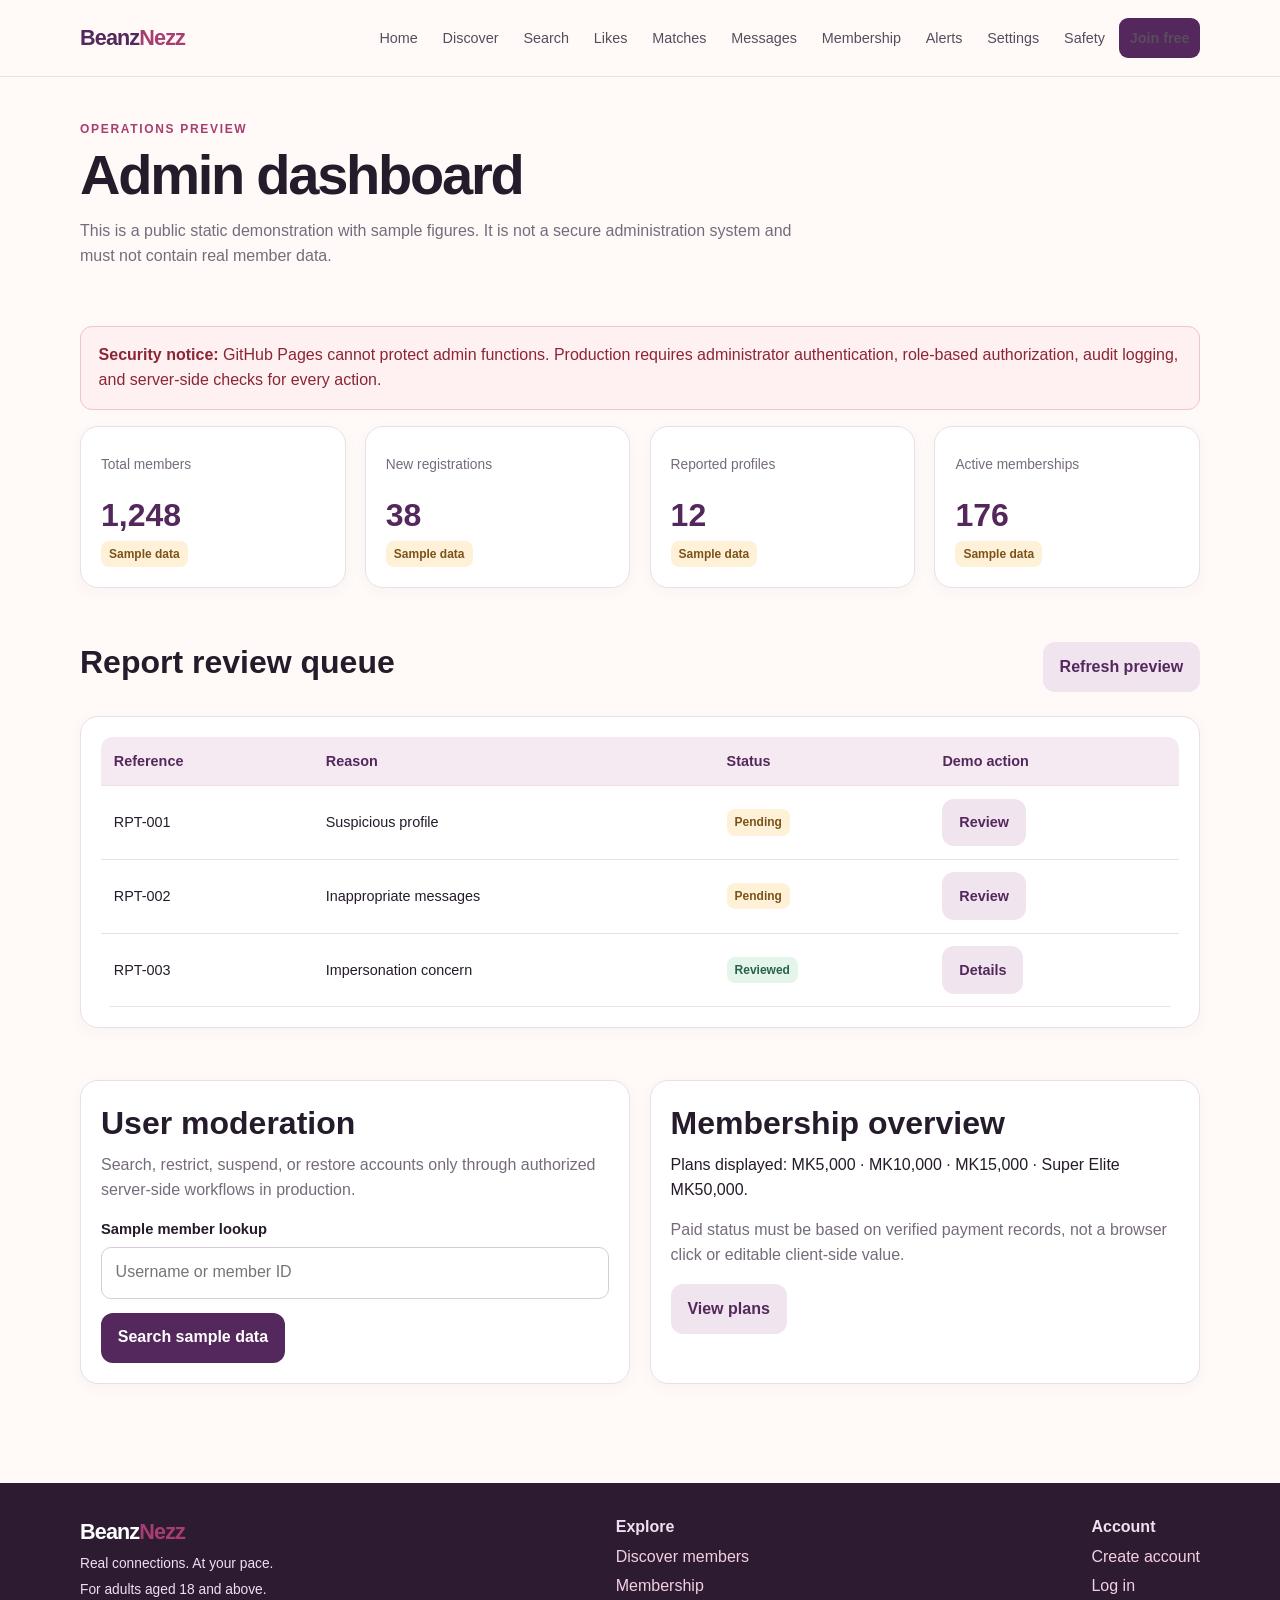
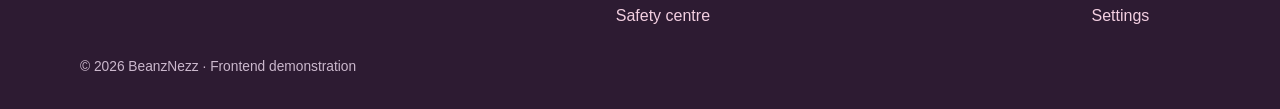
==== admin.html @ 430eb161 "Add files via upload" ====
<!doctype html>
<html lang="en"><head><meta charset="utf-8"><meta name="viewport" content="width=device-width,initial-scale=1"><meta name="description" content="BeanzNezz adult dating and lifestyle platform frontend demonstration."><meta name="theme-color" content="#54285d"><title>Admin dashboard demo | BeanzNezz</title><link rel="stylesheet" href="style.css"><script src="script.js" defer></script></head><body><header class="site-header"><div class="container nav-wrap"><a class="brand" href="index.html" aria-label="BeanzNezz home">Beanz<span>Nezz</span></a><button class="menu-toggle" aria-expanded="false" aria-label="Open navigation menu">☰ Menu</button><nav class="nav-links" aria-label="Main navigation"><a href="index.html">Home</a><a href="browse.html">Discover</a><a href="search.html">Search</a><a href="likes.html">Likes</a><a href="matches.html">Matches</a><a href="messages.html">Messages</a><a href="membership.html">Membership</a><a href="notifications.html">Alerts</a><a href="settings.html">Settings</a><a href="safety.html">Safety</a><a class="btn" href="signup.html">Join free</a></nav></div></header><main>
<section class="page-intro container"><div class="eyebrow">Operations preview</div><h1>Admin dashboard</h1><p>This is a public static demonstration with sample figures. It is not a secure administration system and must not contain real member data.</p></section><section class="container"><div class="notice error"><strong>Security notice:</strong> GitHub Pages cannot protect admin functions. Production requires administrator authentication, role-based authorization, audit logging, and server-side checks for every action.</div><div class="grid four"><div class="card"><p class="muted small">Total members</p><div class="stat">1,248</div><span class="badge">Sample data</span></div><div class="card"><p class="muted small">New registrations</p><div class="stat">38</div><span class="badge">Sample data</span></div><div class="card"><p class="muted small">Reported profiles</p><div class="stat">12</div><span class="badge">Sample data</span></div><div class="card"><p class="muted small">Active memberships</p><div class="stat">176</div><span class="badge">Sample data</span></div></div><section class="section" style="padding-bottom:0"><div class="section-head"><h2>Report review queue</h2><button class="secondary" data-demo-action="The report queue is sample data and has not been connected to a moderation system.">Refresh preview</button></div><div class="card table-wrap"><table><thead><tr><th>Reference</th><th>Reason</th><th>Status</th><th>Demo action</th></tr></thead><tbody><tr><td>RPT-001</td><td>Suspicious profile</td><td><span class="badge">Pending</span></td><td><button class="secondary" data-demo-action="Sample report opened. No real case was changed.">Review</button></td></tr><tr><td>RPT-002</td><td>Inappropriate messages</td><td><span class="badge">Pending</span></td><td><button class="secondary" data-demo-action="Sample report opened. No real case was changed.">Review</button></td></tr><tr><td>RPT-003</td><td>Impersonation concern</td><td><span class="badge green">Reviewed</span></td><td><button class="secondary" data-demo-action="This is a static sample row; no moderation action occurred.">Details</button></td></tr></tbody></table></div></section><section class="section"><div class="grid two"><div class="card"><h2>User moderation</h2><p class="muted">Search, restrict, suspend, or restore accounts only through authorized server-side workflows in production.</p><div class="field"><label for="admin-search">Sample member lookup</label><input id="admin-search" placeholder="Username or member ID"></div><button data-demo-action="No real members are searchable from this static dashboard.">Search sample data</button></div><div class="card"><h2>Membership overview</h2><p>Plans displayed: MK5,000 · MK10,000 · MK15,000 · Super Elite MK50,000.</p><p class="muted">Paid status must be based on verified payment records, not a browser click or editable client-side value.</p><a class="btn secondary" href="membership.html">View plans</a></div></div></section></section>
</main><footer class="footer"><div class="container footer-grid"><div><a class="brand" style="color:white" href="index.html">Beanz<span>Nezz</span></a><p class="small">Real connections. At your pace.</p><p class="small">For adults aged 18 and above.</p></div><div><strong>Explore</strong><p><a href="browse.html">Discover members</a></p><p><a href="membership.html">Membership</a></p><p><a href="safety.html">Safety centre</a></p></div><div><strong>Account</strong><p><a href="signup.html">Create account</a></p><p><a href="login.html">Log in</a></p><p><a href="settings.html">Settings</a></p></div></div><div class="container small" style="margin-top:1.4rem;color:#cbb8cd">© <span data-year></span> BeanzNezz · Frontend demonstration</div></footer><div class="toast hidden" role="status"></div></body></html>
---- style.css ----
:root{--ink:#251b2b;--muted:#766b7b;--plum:#54285d;--berry:#a83d72;--rose:#f5e8ef;--cream:#fffaf7;--gold:#e9b86b;--line:#eadfe8;--green:#28634c;--danger:#a83242;--shadow:0 12px 32px rgba(48,25,51,.09)}
*{box-sizing:border-box}html{scroll-behavior:smooth}body{margin:0;background:var(--cream);color:var(--ink);font-family:Arial,Helvetica,sans-serif;line-height:1.55}a{color:var(--plum);text-decoration:none}a:hover{text-decoration:underline}button,input,select,textarea{font:inherit}button,.btn{border:0;border-radius:12px;padding:.78rem 1.05rem;background:var(--plum);color:#fff;font-weight:700;cursor:pointer;display:inline-flex;align-items:center;justify-content:center;gap:.45rem;text-decoration:none}button:hover,.btn:hover{background:#3d1c45;text-decoration:none}button:focus-visible,a:focus-visible,input:focus-visible,select:focus-visible,textarea:focus-visible{outline:3px solid var(--gold);outline-offset:2px}.btn.secondary,button.secondary{background:#f0e4ef;color:var(--plum)}.btn.outline,button.outline{background:transparent;border:1px solid var(--plum);color:var(--plum)}.btn.danger,button.danger{background:#fff0f1;color:var(--danger);border:1px solid #f0c7cc}.small{font-size:.86rem}.muted{color:var(--muted)}.eyebrow{text-transform:uppercase;letter-spacing:.14em;font-size:.75rem;font-weight:800;color:var(--berry)}h1,h2,h3{line-height:1.16;margin:.25rem 0 .7rem}h1{font-size:clamp(2rem,5vw,3.5rem);letter-spacing:-.04em}h2{font-size:clamp(1.45rem,3vw,2rem)}h3{font-size:1.12rem}p{margin:.45rem 0 1rem}.container{width:min(1120px,92%);margin:auto}.site-header{position:sticky;top:0;z-index:20;background:rgba(255,250,247,.96);backdrop-filter:blur(12px);border-bottom:1px solid var(--line)}.nav-wrap{display:flex;align-items:center;justify-content:space-between;gap:1rem;min-height:76px}.brand{font-size:1.35rem;font-weight:900;letter-spacing:-.04em;color:var(--plum)}.brand span{color:var(--berry)}.nav-links{display:flex;align-items:center;gap:.25rem;flex-wrap:wrap}.nav-links a{padding:.55rem .65rem;border-radius:9px;font-size:.9rem;color:#594c5c}.nav-links a.active,.nav-links a:hover{background:var(--rose);color:var(--plum);text-decoration:none}.menu-toggle{display:none;padding:.55rem .7rem}.hero{padding:4.5rem 0 3.5rem;background:radial-gradient(circle at 90% 10%,#f3dce9 0,transparent 32%),linear-gradient(120deg,#fffaf7,#f9edf4)}.hero-grid{display:grid;grid-template-columns:1.15fr .85fr;gap:3rem;align-items:center}.hero p{font-size:1.12rem;max-width:600px;color:#655768}.hero-actions{display:flex;gap:.75rem;flex-wrap:wrap;margin-top:1.4rem}.hero-art{min-height:320px;border-radius:28px;background:linear-gradient(145deg,#572a60,#a83d72);position:relative;overflow:hidden;display:grid;place-items:center;box-shadow:var(--shadow)}.hero-art:before,.hero-art:after{content:"";position:absolute;border:1px solid rgba(255,255,255,.25);border-radius:50%;width:300px;height:300px}.hero-art:after{width:220px;height:220px}.heart-mark{font-size:7rem;color:#fff;z-index:1;text-shadow:0 10px 30px #2c1035}.art-note{position:absolute;bottom:1rem;left:1rem;color:#fff;background:#ffffff20;padding:.65rem .8rem;border-radius:12px;z-index:2}.section{padding:3.2rem 0}.section.soft{background:#f8eff5}.section-head{display:flex;align-items:end;justify-content:space-between;gap:1rem;margin-bottom:1.5rem}.grid{display:grid;gap:1.2rem}.grid.two{grid-template-columns:repeat(2,minmax(0,1fr))}.grid.three{grid-template-columns:repeat(3,minmax(0,1fr))}.grid.four{grid-template-columns:repeat(4,minmax(0,1fr))}.card{background:#fff;border:1px solid var(--line);border-radius:18px;padding:1.25rem;box-shadow:0 4px 16px rgba(48,25,51,.035)}.card h3{margin-top:.15rem}.feature-icon{width:44px;height:44px;display:grid;place-items:center;background:var(--rose);color:var(--plum);border-radius:13px;font-size:1.3rem;margin-bottom:.8rem}.stat{font-size:2rem;font-weight:900;color:var(--plum)}.page-intro{padding:2.7rem 0 1.6rem}.page-intro p{max-width:720px;color:var(--muted)}.notice{padding:1rem 1.1rem;border-radius:12px;background:#fff4df;border:1px solid #f0d5a6;color:#6a4a1b;margin:1rem 0}.notice.info{background:#f1eaf5;border-color:#dfcce8;color:#4d2b59}.notice.success{background:#e9f7ef;border-color:#c1e5cf;color:#24583d}.notice.error{background:#fff0f1;border-color:#efc4ca;color:#8a2635}.form-card{max-width:760px;margin:1rem auto 3rem}.form-grid{display:grid;grid-template-columns:repeat(2,minmax(0,1fr));gap:1rem}.field{display:flex;flex-direction:column;gap:.35rem;margin-bottom:.9rem}.field.full{grid-column:1/-1}.field label{font-weight:700;font-size:.92rem}.field input,.field select,.field textarea,.chat-input input{width:100%;border:1px solid #d9cbd9;background:#fff;border-radius:10px;padding:.78rem .85rem;color:var(--ink)}.field textarea{min-height:110px;resize:vertical}.checkline{display:flex;align-items:flex-start;gap:.6rem;margin:.7rem 0}.checkline input{margin-top:.35rem}.form-actions{display:flex;gap:.7rem;flex-wrap:wrap;margin-top:1rem}.stepper{display:flex;gap:.45rem;margin:1.2rem 0}.step{flex:1;text-align:center;padding:.65rem .3rem;border-radius:10px;background:#f0e8f0;color:var(--muted);font-size:.82rem;font-weight:700}.step.active{background:var(--plum);color:#fff}.step.done{background:#dff1e6;color:#28634c}.profile-card{padding:0;overflow:hidden}.profile-photo{height:230px;background:#ead9e7;position:relative;overflow:hidden}.profile-photo img{width:100%;height:100%;object-fit:cover;display:block}.profile-photo .photo-placeholder{height:100%;display:grid;place-items:center;font-size:4rem;color:#fff;background:linear-gradient(145deg,#75417a,#d58aac)}.profile-body{padding:1rem}.profile-body p{font-size:.92rem;color:var(--muted)}.tags{display:flex;gap:.4rem;flex-wrap:wrap;margin:.65rem 0}.tag{font-size:.75rem;padding:.3rem .55rem;background:#f7edf3;color:#6b3763;border-radius:999px}.card-actions{display:flex;gap:.5rem;margin-top:.85rem}.card-actions button{flex:1;padding:.65rem .45rem;font-size:.87rem}.toolbar{display:flex;align-items:end;gap:.75rem;flex-wrap:wrap;margin:1rem 0 1.4rem}.toolbar .field{margin:0;min-width:150px;flex:1}.toolbar .field label{font-size:.82rem}.empty-state{text-align:center;padding:2.5rem 1rem;background:#fff;border:1px dashed #d7c5d7;border-radius:18px}.empty-state .feature-icon{margin:0 auto 1rem}.pill{display:inline-block;border-radius:999px;padding:.25rem .6rem;background:#f1e6f0;color:var(--plum);font-size:.75rem;font-weight:800}.price{font-size:2rem;font-weight:900;color:var(--plum);margin:.5rem 0}.price small{font-size:.85rem;font-weight:500;color:var(--muted)}.plan{position:relative}.plan.featured{border:2px solid var(--berry)}.plan ul{padding-left:1.15rem;color:var(--muted)}.plan li{margin:.45rem 0}.plan .btn{width:100%;margin-top:.8rem}.chat-layout{display:grid;grid-template-columns:300px 1fr;gap:1rem;min-height:520px}.conversation-list{padding:0;overflow:hidden}.conversation{display:flex;gap:.7rem;align-items:center;padding:.9rem;border-bottom:1px solid var(--line);cursor:pointer;background:#fff}.conversation.active,.conversation:hover{background:#f8edf4}.avatar{width:43px;height:43px;flex:0 0 43px;border-radius:50%;display:grid;place-items:center;background:linear-gradient(145deg,#75417a,#d58aac);color:#fff;font-weight:800}.conversation p{margin:0;font-size:.84rem}.chat-window{display:flex;flex-direction:column;min-width:0}.chat-title{padding:1rem;border-bottom:1px solid var(--line)}.messages{padding:1rem;flex:1;min-height:280px;max-height:450px;overflow:auto;background:#fff9fc}.bubble{max-width:78%;padding:.75rem .9rem;border-radius:15px;margin:.5rem 0;background:#eee3ef}.bubble.mine{margin-left:auto;background:var(--plum);color:#fff;border-bottom-right-radius:4px}.bubble small{display:block;opacity:.7;font-size:.72rem;margin-top:.25rem}.chat-input{display:flex;gap:.5rem;padding:.8rem;border-top:1px solid var(--line);background:#fff}.chat-input input{flex:1;min-width:0}.footer{padding:2rem 0;background:#2d1b32;color:#eee1ef;margin-top:3rem}.footer-grid{display:flex;justify-content:space-between;gap:2rem;flex-wrap:wrap}.footer a{color:#f3cfe1}.footer p{margin:.3rem 0}.list-row{display:flex;gap:1rem;align-items:flex-start;padding:1rem 0;border-bottom:1px solid var(--line)}.list-row:last-child{border-bottom:0}.list-row .feature-icon{flex:0 0 44px}.list-row p{margin:.2rem 0;color:var(--muted)}.setting-row{display:flex;justify-content:space-between;align-items:center;gap:1rem;padding:1rem 0;border-bottom:1px solid var(--line)}.setting-row:last-child{border:0}.toggle{width:48px;height:28px;border-radius:99px;background:#d6cbd6;padding:3px;display:inline-flex;cursor:pointer;border:0}.toggle:after{content:"";height:22px;width:22px;border-radius:50%;background:white;transition:transform .2s}.toggle[aria-checked="true"]{background:var(--green)}.toggle[aria-checked="true"]:after{transform:translateX(20px)}.table-wrap{overflow-x:auto}table{width:100%;border-collapse:collapse;background:#fff;border-radius:12px;overflow:hidden}th,td{text-align:left;padding:.8rem;border-bottom:1px solid var(--line);font-size:.9rem}th{background:#f5eaf2;color:var(--plum)}.badge{display:inline-block;padding:.25rem .5rem;border-radius:8px;background:#fff1d7;color:#7b531a;font-size:.75rem;font-weight:800}.badge.green{background:#e4f5e9;color:#28634c}.hidden{display:none!important}.toast{position:fixed;bottom:1rem;right:1rem;z-index:50;background:#2d1b32;color:#fff;padding:.9rem 1.1rem;border-radius:12px;box-shadow:var(--shadow);max-width:min(380px,90vw)}.inline-link{background:none;color:var(--plum);padding:0;text-decoration:underline}.photo-lock{background:#eee5ef;border:1px dashed #c6b3ca;border-radius:12px;padding:1rem;text-align:center}.progress-track{height:8px;background:#eee4ed;border-radius:20px;overflow:hidden}.progress-track span{display:block;height:100%;background:var(--berry);width:20%;transition:width .2s}.review-box{background:#fbf5fa;border-radius:12px;padding:1rem}.center{text-align:center}.spacer{height:1rem}
@media(max-width:900px){.nav-links{display:none;position:absolute;left:0;right:0;top:76px;background:var(--cream);padding:1rem 4%;border-bottom:1px solid var(--line);box-shadow:var(--shadow);flex-direction:column;align-items:stretch}.nav-links.open{display:flex}.nav-links a{padding:.7rem}.menu-toggle{display:inline-flex}.hero-grid{grid-template-columns:1fr;gap:2rem}.hero-art{min-height:230px}.grid.four{grid-template-columns:repeat(2,minmax(0,1fr))}.grid.three{grid-template-columns:repeat(2,minmax(0,1fr))}.chat-layout{grid-template-columns:1fr}.conversation-list{display:grid;grid-template-columns:repeat(2,minmax(0,1fr))}.conversation{border-right:1px solid var(--line)}}
@media(max-width:600px){.section{padding:2.3rem 0}.hero{padding:3rem 0 2.5rem}.grid.two,.grid.three,.grid.four,.form-grid{grid-template-columns:1fr}.field.full{grid-column:auto}.section-head{align-items:flex-start;flex-direction:column}.profile-photo{height:260px}.step{font-size:.68rem;padding:.55rem .1rem}.conversation-list{grid-template-columns:1fr}.chat-input{flex-wrap:wrap}.chat-input input{flex-basis:100%}.toolbar .field{min-width:calc(50% - .5rem)}.setting-row{align-items:flex-start}.card{padding:1rem}.profile-card{padding:0}}
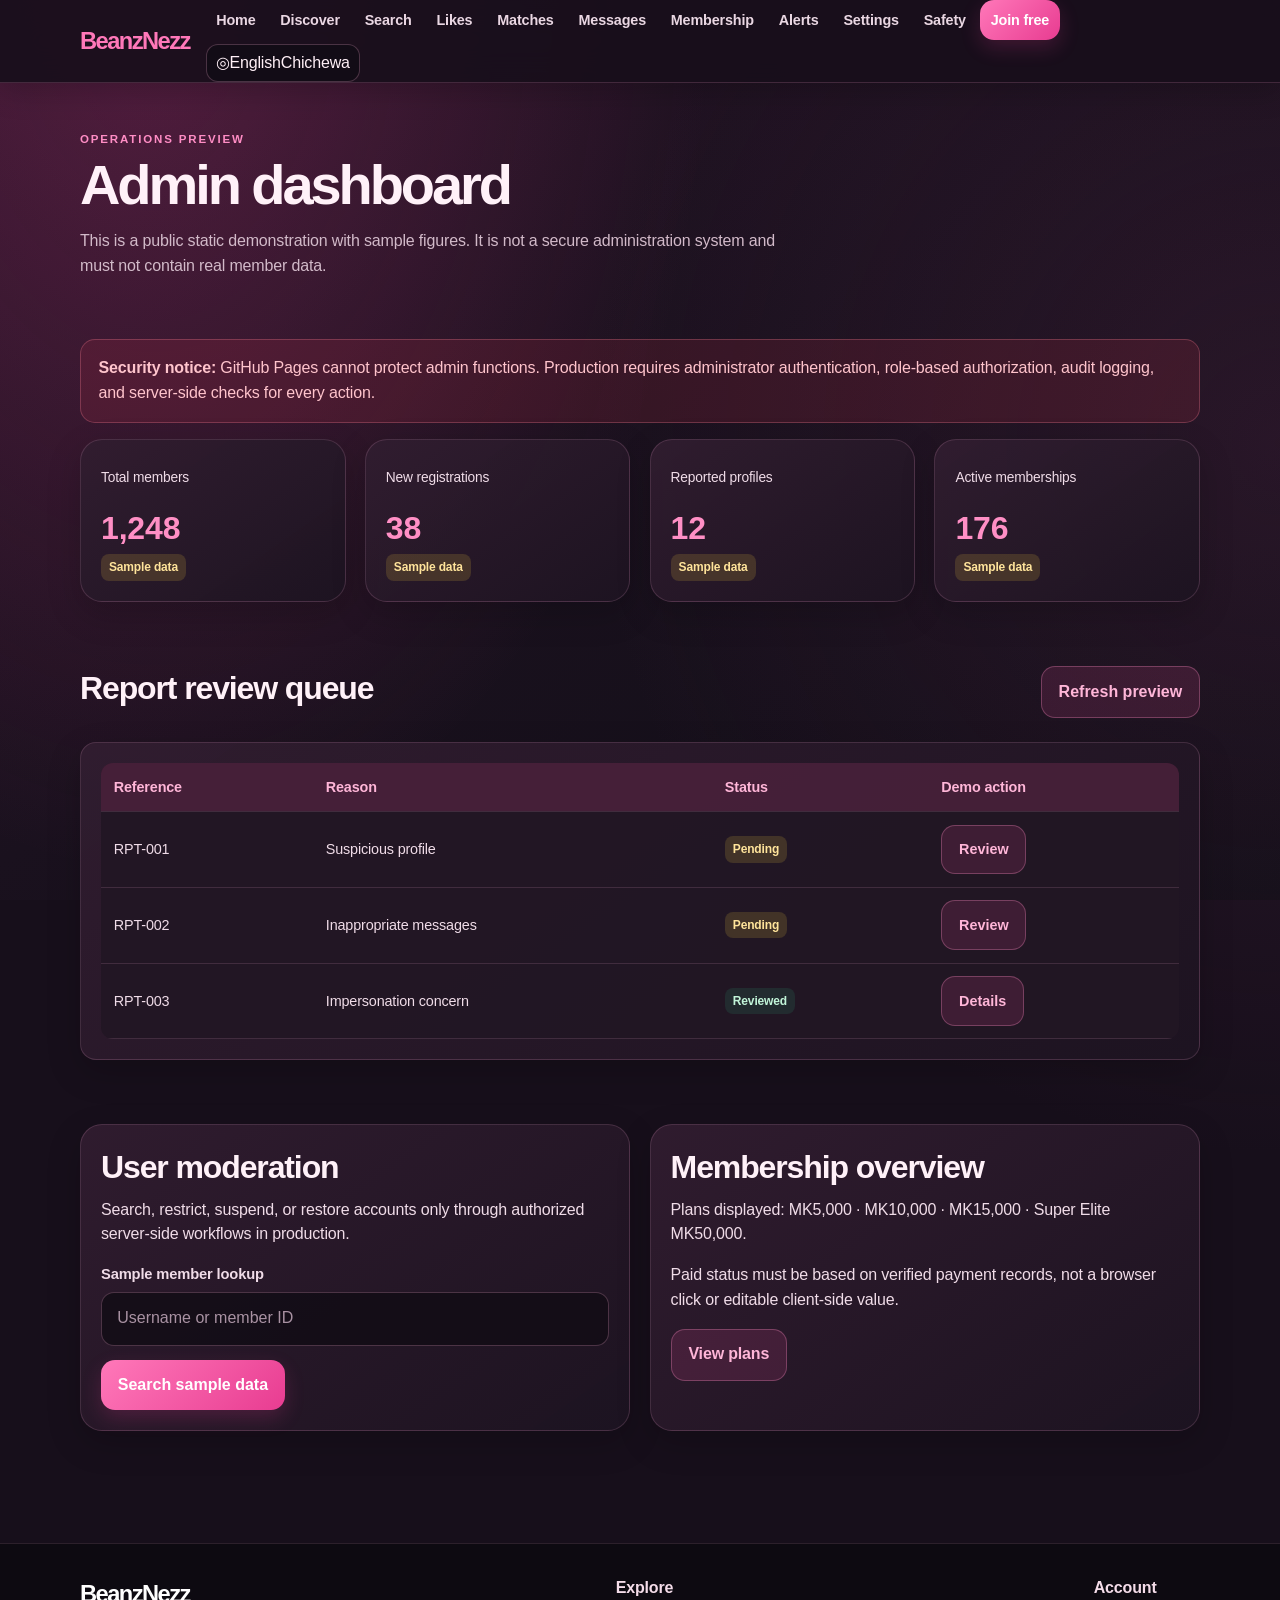
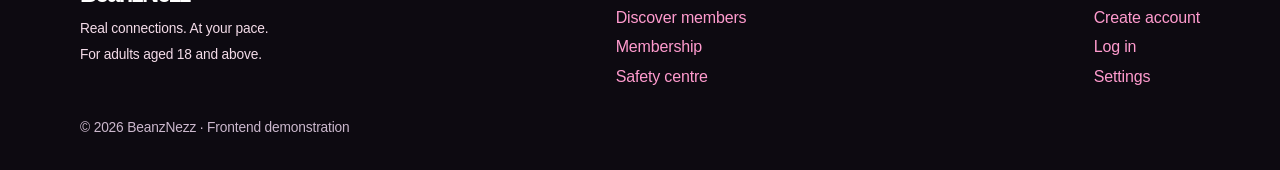
==== commit 7f4be3d3: "Add files via upload" ====
--- a/admin.html
+++ b/admin.html
@@ -1,4 +1,4 @@
 <!doctype html>
-<html lang="en"><head><meta charset="utf-8"><meta name="viewport" content="width=device-width,initial-scale=1"><meta name="description" content="BeanzNezz adult dating and lifestyle platform frontend demonstration."><meta name="theme-color" content="#54285d"><title>Admin dashboard demo | BeanzNezz</title><link rel="stylesheet" href="style.css"><script src="script.js" defer></script></head><body><header class="site-header"><div class="container nav-wrap"><a class="brand" href="index.html" aria-label="BeanzNezz home">Beanz<span>Nezz</span></a><button class="menu-toggle" aria-expanded="false" aria-label="Open navigation menu">☰ Menu</button><nav class="nav-links" aria-label="Main navigation"><a href="index.html">Home</a><a href="browse.html">Discover</a><a href="search.html">Search</a><a href="likes.html">Likes</a><a href="matches.html">Matches</a><a href="messages.html">Messages</a><a href="membership.html">Membership</a><a href="notifications.html">Alerts</a><a href="settings.html">Settings</a><a href="safety.html">Safety</a><a class="btn" href="signup.html">Join free</a></nav></div></header><main>
+<html lang="en"><head><meta charset="utf-8"><meta name="viewport" content="width=device-width,initial-scale=1"><meta name="description" content="BeanzNezz adult dating and lifestyle platform frontend demonstration."><meta name="theme-color" content="#ff3d9a"><title>Admin dashboard demo | BeanzNezz</title><link rel="stylesheet" href="style.css"><script src="script.js" defer></script></head><body><header class="site-header"><div class="container nav-wrap"><a class="brand" href="index.html" aria-label="BeanzNezz home">Beanz<span>Nezz</span></a><button class="menu-toggle" aria-expanded="false" aria-label="Open navigation menu">☰ Menu</button><nav class="nav-links" aria-label="Main navigation"><a href="index.html">Home</a><a href="browse.html">Discover</a><a href="search.html">Search</a><a href="likes.html">Likes</a><a href="matches.html">Matches</a><a href="messages.html">Messages</a><a href="membership.html">Membership</a><a href="notifications.html">Alerts</a><a href="settings.html">Settings</a><a href="safety.html">Safety</a><a class="btn" href="signup.html">Join free</a><label class="language-control" aria-label="Choose language"><span class="language-globe" aria-hidden="true">◎</span><select class="language-select" id="language-select" aria-label="Language"><option value="en">English</option><option value="ny">Chichewa</option></select></label></nav></div></header><main>
 <section class="page-intro container"><div class="eyebrow">Operations preview</div><h1>Admin dashboard</h1><p>This is a public static demonstration with sample figures. It is not a secure administration system and must not contain real member data.</p></section><section class="container"><div class="notice error"><strong>Security notice:</strong> GitHub Pages cannot protect admin functions. Production requires administrator authentication, role-based authorization, audit logging, and server-side checks for every action.</div><div class="grid four"><div class="card"><p class="muted small">Total members</p><div class="stat">1,248</div><span class="badge">Sample data</span></div><div class="card"><p class="muted small">New registrations</p><div class="stat">38</div><span class="badge">Sample data</span></div><div class="card"><p class="muted small">Reported profiles</p><div class="stat">12</div><span class="badge">Sample data</span></div><div class="card"><p class="muted small">Active memberships</p><div class="stat">176</div><span class="badge">Sample data</span></div></div><section class="section" style="padding-bottom:0"><div class="section-head"><h2>Report review queue</h2><button class="secondary" data-demo-action="The report queue is sample data and has not been connected to a moderation system.">Refresh preview</button></div><div class="card table-wrap"><table><thead><tr><th>Reference</th><th>Reason</th><th>Status</th><th>Demo action</th></tr></thead><tbody><tr><td>RPT-001</td><td>Suspicious profile</td><td><span class="badge">Pending</span></td><td><button class="secondary" data-demo-action="Sample report opened. No real case was changed.">Review</button></td></tr><tr><td>RPT-002</td><td>Inappropriate messages</td><td><span class="badge">Pending</span></td><td><button class="secondary" data-demo-action="Sample report opened. No real case was changed.">Review</button></td></tr><tr><td>RPT-003</td><td>Impersonation concern</td><td><span class="badge green">Reviewed</span></td><td><button class="secondary" data-demo-action="This is a static sample row; no moderation action occurred.">Details</button></td></tr></tbody></table></div></section><section class="section"><div class="grid two"><div class="card"><h2>User moderation</h2><p class="muted">Search, restrict, suspend, or restore accounts only through authorized server-side workflows in production.</p><div class="field"><label for="admin-search">Sample member lookup</label><input id="admin-search" placeholder="Username or member ID"></div><button data-demo-action="No real members are searchable from this static dashboard.">Search sample data</button></div><div class="card"><h2>Membership overview</h2><p>Plans displayed: MK5,000 · MK10,000 · MK15,000 · Super Elite MK50,000.</p><p class="muted">Paid status must be based on verified payment records, not a browser click or editable client-side value.</p><a class="btn secondary" href="membership.html">View plans</a></div></div></section></section>
 </main><footer class="footer"><div class="container footer-grid"><div><a class="brand" style="color:white" href="index.html">Beanz<span>Nezz</span></a><p class="small">Real connections. At your pace.</p><p class="small">For adults aged 18 and above.</p></div><div><strong>Explore</strong><p><a href="browse.html">Discover members</a></p><p><a href="membership.html">Membership</a></p><p><a href="safety.html">Safety centre</a></p></div><div><strong>Account</strong><p><a href="signup.html">Create account</a></p><p><a href="login.html">Log in</a></p><p><a href="settings.html">Settings</a></p></div></div><div class="container small" style="margin-top:1.4rem;color:#cbb8cd">© <span data-year></span> BeanzNezz · Frontend demonstration</div></footer><div class="toast hidden" role="status"></div></body></html>
--- a/style.css
+++ b/style.css
@@ -1,5 +1,397 @@
 
-:root{--ink:#251b2b;--muted:#766b7b;--plum:#54285d;--berry:#a83d72;--rose:#f5e8ef;--cream:#fffaf7;--gold:#e9b86b;--line:#eadfe8;--green:#28634c;--danger:#a83242;--shadow:0 12px 32px rgba(48,25,51,.09)}
+:root{--ink:#29212b;--muted:#746a76;--plum:#ff3d9a;--berry:#e92f88;--rose:#fff0f8;--cream:#fffdfd;--gold:#ffd83d;--line:#f3dce9;--green:#26785a;--danger:#bd3346;--shadow:0 18px 48px rgba(85,36,67,.12);--peach:#fff0b3;--coral:#ff3d9a;--coral-deep:#e92f88;--surface:#ffffff;--pink:#ff3d9a;--yellow:#ffd83d}
 *{box-sizing:border-box}html{scroll-behavior:smooth}body{margin:0;background:var(--cream);color:var(--ink);font-family:Arial,Helvetica,sans-serif;line-height:1.55}a{color:var(--plum);text-decoration:none}a:hover{text-decoration:underline}button,input,select,textarea{font:inherit}button,.btn{border:0;border-radius:12px;padding:.78rem 1.05rem;background:var(--plum);color:#fff;font-weight:700;cursor:pointer;display:inline-flex;align-items:center;justify-content:center;gap:.45rem;text-decoration:none}button:hover,.btn:hover{background:#3d1c45;text-decoration:none}button:focus-visible,a:focus-visible,input:focus-visible,select:focus-visible,textarea:focus-visible{outline:3px solid var(--gold);outline-offset:2px}.btn.secondary,button.secondary{background:#f0e4ef;color:var(--plum)}.btn.outline,button.outline{background:transparent;border:1px solid var(--plum);color:var(--plum)}.btn.danger,button.danger{background:#fff0f1;color:var(--danger);border:1px solid #f0c7cc}.small{font-size:.86rem}.muted{color:var(--muted)}.eyebrow{text-transform:uppercase;letter-spacing:.14em;font-size:.75rem;font-weight:800;color:var(--berry)}h1,h2,h3{line-height:1.16;margin:.25rem 0 .7rem}h1{font-size:clamp(2rem,5vw,3.5rem);letter-spacing:-.04em}h2{font-size:clamp(1.45rem,3vw,2rem)}h3{font-size:1.12rem}p{margin:.45rem 0 1rem}.container{width:min(1120px,92%);margin:auto}.site-header{position:sticky;top:0;z-index:20;background:rgba(255,250,247,.96);backdrop-filter:blur(12px);border-bottom:1px solid var(--line)}.nav-wrap{display:flex;align-items:center;justify-content:space-between;gap:1rem;min-height:76px}.brand{font-size:1.35rem;font-weight:900;letter-spacing:-.04em;color:var(--plum)}.brand span{color:var(--berry)}.nav-links{display:flex;align-items:center;gap:.25rem;flex-wrap:wrap}.nav-links a{padding:.55rem .65rem;border-radius:9px;font-size:.9rem;color:#594c5c}.nav-links a.active,.nav-links a:hover{background:var(--rose);color:var(--plum);text-decoration:none}.menu-toggle{display:none;padding:.55rem .7rem}.hero{padding:4.5rem 0 3.5rem;background:radial-gradient(circle at 90% 10%,#f3dce9 0,transparent 32%),linear-gradient(120deg,#fffaf7,#f9edf4)}.hero-grid{display:grid;grid-template-columns:1.15fr .85fr;gap:3rem;align-items:center}.hero p{font-size:1.12rem;max-width:600px;color:#655768}.hero-actions{display:flex;gap:.75rem;flex-wrap:wrap;margin-top:1.4rem}.hero-art{min-height:320px;border-radius:28px;background:linear-gradient(145deg,#572a60,#a83d72);position:relative;overflow:hidden;display:grid;place-items:center;box-shadow:var(--shadow)}.hero-art:before,.hero-art:after{content:"";position:absolute;border:1px solid rgba(255,255,255,.25);border-radius:50%;width:300px;height:300px}.hero-art:after{width:220px;height:220px}.heart-mark{font-size:7rem;color:#fff;z-index:1;text-shadow:0 10px 30px #2c1035}.art-note{position:absolute;bottom:1rem;left:1rem;color:#fff;background:#ffffff20;padding:.65rem .8rem;border-radius:12px;z-index:2}.section{padding:3.2rem 0}.section.soft{background:#f8eff5}.section-head{display:flex;align-items:end;justify-content:space-between;gap:1rem;margin-bottom:1.5rem}.grid{display:grid;gap:1.2rem}.grid.two{grid-template-columns:repeat(2,minmax(0,1fr))}.grid.three{grid-template-columns:repeat(3,minmax(0,1fr))}.grid.four{grid-template-columns:repeat(4,minmax(0,1fr))}.card{background:#fff;border:1px solid var(--line);border-radius:18px;padding:1.25rem;box-shadow:0 4px 16px rgba(48,25,51,.035)}.card h3{margin-top:.15rem}.feature-icon{width:44px;height:44px;display:grid;place-items:center;background:var(--rose);color:var(--plum);border-radius:13px;font-size:1.3rem;margin-bottom:.8rem}.stat{font-size:2rem;font-weight:900;color:var(--plum)}.page-intro{padding:2.7rem 0 1.6rem}.page-intro p{max-width:720px;color:var(--muted)}.notice{padding:1rem 1.1rem;border-radius:12px;background:#fff4df;border:1px solid #f0d5a6;color:#6a4a1b;margin:1rem 0}.notice.info{background:#f1eaf5;border-color:#dfcce8;color:#4d2b59}.notice.success{background:#e9f7ef;border-color:#c1e5cf;color:#24583d}.notice.error{background:#fff0f1;border-color:#efc4ca;color:#8a2635}.form-card{max-width:760px;margin:1rem auto 3rem}.form-grid{display:grid;grid-template-columns:repeat(2,minmax(0,1fr));gap:1rem}.field{display:flex;flex-direction:column;gap:.35rem;margin-bottom:.9rem}.field.full{grid-column:1/-1}.field label{font-weight:700;font-size:.92rem}.field input,.field select,.field textarea,.chat-input input{width:100%;border:1px solid #d9cbd9;background:#fff;border-radius:10px;padding:.78rem .85rem;color:var(--ink)}.field textarea{min-height:110px;resize:vertical}.checkline{display:flex;align-items:flex-start;gap:.6rem;margin:.7rem 0}.checkline input{margin-top:.35rem}.form-actions{display:flex;gap:.7rem;flex-wrap:wrap;margin-top:1rem}.stepper{display:flex;gap:.45rem;margin:1.2rem 0}.step{flex:1;text-align:center;padding:.65rem .3rem;border-radius:10px;background:#f0e8f0;color:var(--muted);font-size:.82rem;font-weight:700}.step.active{background:var(--plum);color:#fff}.step.done{background:#dff1e6;color:#28634c}.profile-card{padding:0;overflow:hidden}.profile-photo{height:230px;background:#ead9e7;position:relative;overflow:hidden}.profile-photo img{width:100%;height:100%;object-fit:cover;display:block}.profile-photo .photo-placeholder{height:100%;display:grid;place-items:center;font-size:4rem;color:#fff;background:linear-gradient(145deg,#75417a,#d58aac)}.profile-body{padding:1rem}.profile-body p{font-size:.92rem;color:var(--muted)}.tags{display:flex;gap:.4rem;flex-wrap:wrap;margin:.65rem 0}.tag{font-size:.75rem;padding:.3rem .55rem;background:#f7edf3;color:#6b3763;border-radius:999px}.card-actions{display:flex;gap:.5rem;margin-top:.85rem}.card-actions button{flex:1;padding:.65rem .45rem;font-size:.87rem}.toolbar{display:flex;align-items:end;gap:.75rem;flex-wrap:wrap;margin:1rem 0 1.4rem}.toolbar .field{margin:0;min-width:150px;flex:1}.toolbar .field label{font-size:.82rem}.empty-state{text-align:center;padding:2.5rem 1rem;background:#fff;border:1px dashed #d7c5d7;border-radius:18px}.empty-state .feature-icon{margin:0 auto 1rem}.pill{display:inline-block;border-radius:999px;padding:.25rem .6rem;background:#f1e6f0;color:var(--plum);font-size:.75rem;font-weight:800}.price{font-size:2rem;font-weight:900;color:var(--plum);margin:.5rem 0}.price small{font-size:.85rem;font-weight:500;color:var(--muted)}.plan{position:relative}.plan.featured{border:2px solid var(--berry)}.plan ul{padding-left:1.15rem;color:var(--muted)}.plan li{margin:.45rem 0}.plan .btn{width:100%;margin-top:.8rem}.chat-layout{display:grid;grid-template-columns:300px 1fr;gap:1rem;min-height:520px}.conversation-list{padding:0;overflow:hidden}.conversation{display:flex;gap:.7rem;align-items:center;padding:.9rem;border-bottom:1px solid var(--line);cursor:pointer;background:#fff}.conversation.active,.conversation:hover{background:#f8edf4}.avatar{width:43px;height:43px;flex:0 0 43px;border-radius:50%;display:grid;place-items:center;background:linear-gradient(145deg,#75417a,#d58aac);color:#fff;font-weight:800}.conversation p{margin:0;font-size:.84rem}.chat-window{display:flex;flex-direction:column;min-width:0}.chat-title{padding:1rem;border-bottom:1px solid var(--line)}.messages{padding:1rem;flex:1;min-height:280px;max-height:450px;overflow:auto;background:#fff9fc}.bubble{max-width:78%;padding:.75rem .9rem;border-radius:15px;margin:.5rem 0;background:#eee3ef}.bubble.mine{margin-left:auto;background:var(--plum);color:#fff;border-bottom-right-radius:4px}.bubble small{display:block;opacity:.7;font-size:.72rem;margin-top:.25rem}.chat-input{display:flex;gap:.5rem;padding:.8rem;border-top:1px solid var(--line);background:#fff}.chat-input input{flex:1;min-width:0}.footer{padding:2rem 0;background:#2d1b32;color:#eee1ef;margin-top:3rem}.footer-grid{display:flex;justify-content:space-between;gap:2rem;flex-wrap:wrap}.footer a{color:#f3cfe1}.footer p{margin:.3rem 0}.list-row{display:flex;gap:1rem;align-items:flex-start;padding:1rem 0;border-bottom:1px solid var(--line)}.list-row:last-child{border-bottom:0}.list-row .feature-icon{flex:0 0 44px}.list-row p{margin:.2rem 0;color:var(--muted)}.setting-row{display:flex;justify-content:space-between;align-items:center;gap:1rem;padding:1rem 0;border-bottom:1px solid var(--line)}.setting-row:last-child{border:0}.toggle{width:48px;height:28px;border-radius:99px;background:#d6cbd6;padding:3px;display:inline-flex;cursor:pointer;border:0}.toggle:after{content:"";height:22px;width:22px;border-radius:50%;background:white;transition:transform .2s}.toggle[aria-checked="true"]{background:var(--green)}.toggle[aria-checked="true"]:after{transform:translateX(20px)}.table-wrap{overflow-x:auto}table{width:100%;border-collapse:collapse;background:#fff;border-radius:12px;overflow:hidden}th,td{text-align:left;padding:.8rem;border-bottom:1px solid var(--line);font-size:.9rem}th{background:#f5eaf2;color:var(--plum)}.badge{display:inline-block;padding:.25rem .5rem;border-radius:8px;background:#fff1d7;color:#7b531a;font-size:.75rem;font-weight:800}.badge.green{background:#e4f5e9;color:#28634c}.hidden{display:none!important}.toast{position:fixed;bottom:1rem;right:1rem;z-index:50;background:#2d1b32;color:#fff;padding:.9rem 1.1rem;border-radius:12px;box-shadow:var(--shadow);max-width:min(380px,90vw)}.inline-link{background:none;color:var(--plum);padding:0;text-decoration:underline}.photo-lock{background:#eee5ef;border:1px dashed #c6b3ca;border-radius:12px;padding:1rem;text-align:center}.progress-track{height:8px;background:#eee4ed;border-radius:20px;overflow:hidden}.progress-track span{display:block;height:100%;background:var(--berry);width:20%;transition:width .2s}.review-box{background:#fbf5fa;border-radius:12px;padding:1rem}.center{text-align:center}.spacer{height:1rem}
 @media(max-width:900px){.nav-links{display:none;position:absolute;left:0;right:0;top:76px;background:var(--cream);padding:1rem 4%;border-bottom:1px solid var(--line);box-shadow:var(--shadow);flex-direction:column;align-items:stretch}.nav-links.open{display:flex}.nav-links a{padding:.7rem}.menu-toggle{display:inline-flex}.hero-grid{grid-template-columns:1fr;gap:2rem}.hero-art{min-height:230px}.grid.four{grid-template-columns:repeat(2,minmax(0,1fr))}.grid.three{grid-template-columns:repeat(2,minmax(0,1fr))}.chat-layout{grid-template-columns:1fr}.conversation-list{display:grid;grid-template-columns:repeat(2,minmax(0,1fr))}.conversation{border-right:1px solid var(--line)}}
 @media(max-width:600px){.section{padding:2.3rem 0}.hero{padding:3rem 0 2.5rem}.grid.two,.grid.three,.grid.four,.form-grid{grid-template-columns:1fr}.field.full{grid-column:auto}.section-head{align-items:flex-start;flex-direction:column}.profile-photo{height:260px}.step{font-size:.68rem;padding:.55rem .1rem}.conversation-list{grid-template-columns:1fr}.chat-input{flex-wrap:wrap}.chat-input input{flex-basis:100%}.toolbar .field{min-width:calc(50% - .5rem)}.setting-row{align-items:flex-start}.card{padding:1rem}.profile-card{padding:0}}
+
+
+/* BeanzNezz premium coral redesign */
+html{scroll-padding-top:90px}
+body{background:var(--cream);font-family:Inter,-apple-system,BlinkMacSystemFont,"Segoe UI",Arial,sans-serif;letter-spacing:-.01em}
+a{color:var(--coral-deep)}
+.site-header{background:rgba(255,253,252,.92);border-bottom:1px solid rgba(242,222,217,.85);box-shadow:0 5px 24px rgba(60,35,38,.035)}
+.nav-wrap{min-height:72px}
+.brand{font-size:1.48rem;letter-spacing:-.065em;color:#25232b}
+.brand span{color:var(--coral)}
+.nav-links a{font-weight:650;color:#615a62;transition:background .18s ease,color .18s ease,transform .18s ease}
+.nav-links a.active,.nav-links a:hover{background:#fff0ed;color:#d9364d}
+.nav-links .btn,.btn,button{background:linear-gradient(135deg,#ff6470 0%,#f0445b 100%);box-shadow:0 8px 18px rgba(240,68,91,.16);border-radius:14px;transition:transform .18s ease,box-shadow .18s ease,filter .18s ease}
+.nav-links .btn:hover,.btn:hover,button:hover{background:linear-gradient(135deg,#f65365 0%,#df344d 100%);box-shadow:0 12px 22px rgba(240,68,91,.22);transform:translateY(-1px)}
+.btn.secondary,button.secondary{background:#fff0ed;color:#d9364d;box-shadow:none;border:1px solid #ffe0d8}
+.btn.secondary:hover,button.secondary:hover{background:#ffe4dc}
+.btn.outline,button.outline{border:1px solid #f0a9a5;color:#e34257;background:#fff;box-shadow:none}
+button:focus-visible,a:focus-visible,input:focus-visible,select:focus-visible,textarea:focus-visible{outline:3px solid #ffb99e;outline-offset:3px}
+.hero{position:relative;overflow:hidden;padding:5rem 0 4.5rem;background:radial-gradient(ellipse at 82% 8%,rgba(255,193,173,.65) 0,transparent 32%),radial-gradient(ellipse at 8% 90%,rgba(255,224,209,.65) 0,transparent 35%),linear-gradient(135deg,#fffdfc 0%,#fff6f2 56%,#fff0ed 100%)}
+.hero:after{content:"";position:absolute;right:-90px;top:-130px;width:360px;height:360px;border:1px solid rgba(255,82,99,.12);border-radius:50%;pointer-events:none}
+.hero-grid{position:relative;z-index:1;gap:3.5rem}
+.hero h1{max-width:700px;font-size:clamp(2.65rem,6vw,5rem);letter-spacing:-.065em;line-height:1.02}
+.hero p{line-height:1.75;color:#6b626b}
+.hero-art{min-height:420px;border-radius:32px;background:radial-gradient(circle at 70% 18%,rgba(255,224,209,.9),transparent 32%),linear-gradient(145deg,#ff8c85 0%,#ff5263 55%,#d92f51 100%);box-shadow:0 28px 70px rgba(225,61,81,.22)}
+.hero-art:before,.hero-art:after{border-color:rgba(255,255,255,.36)}
+.heart-mark{font-size:8rem;text-shadow:0 12px 35px rgba(133,20,45,.22)}
+.art-note{background:rgba(255,255,255,.2);backdrop-filter:blur(16px);border:1px solid rgba(255,255,255,.28);border-radius:16px;left:1.2rem;bottom:1.2rem}
+.eyebrow{color:#e7475b;letter-spacing:.16em;font-size:.72rem}
+h1,h2,h3{letter-spacing:-.035em}
+.section{padding:4rem 0}
+.section.soft{background:linear-gradient(180deg,#fff7f4,#fff0ed)}
+.card{border:1px solid rgba(242,222,217,.92);border-radius:22px;box-shadow:0 8px 30px rgba(70,39,41,.045);transition:transform .2s ease,box-shadow .2s ease}
+.card:hover{box-shadow:0 15px 36px rgba(70,39,41,.085)}
+.feature-icon{background:linear-gradient(135deg,#fff0ed,#ffe0d1);color:#e7475b;border-radius:15px}
+.stat,.price{color:#e7475b}
+.page-intro{padding:3rem 0 1.8rem;background:linear-gradient(120deg,#fffdfc,#fff4f0)}
+.page-intro h1{letter-spacing:-.055em}
+.notice{border-radius:15px}
+.notice.info{background:#fff3ef;border-color:#ffd8cd;color:#8c3b43}
+.form-card{border-radius:24px}
+.field input,.field select,.field textarea,.chat-input input{border:1px solid #ead9d6;border-radius:13px;padding:.86rem .95rem;transition:border-color .18s ease,box-shadow .18s ease}
+.field input:focus,.field select:focus,.field textarea:focus,.chat-input input:focus{border-color:#ff8b8e;box-shadow:0 0 0 4px rgba(255,82,99,.09);outline:none}
+.step{background:#fff0ed;color:#9b7374;border:1px solid #ffe1d8}
+.step.active{background:linear-gradient(135deg,#ff6470,#ed4058);color:white;border-color:transparent}
+.profile-card{border-radius:23px}
+.profile-photo{height:300px;background:#ffe0d1}
+.profile-photo .photo-placeholder{background:linear-gradient(145deg,#ff9b8e,#f04b62)}
+.profile-body{padding:1.15rem}
+.tag,.pill{background:#fff0ed;color:#d94357}
+.card-actions button{box-shadow:none}
+.card-actions button.secondary{background:#fff0ed}
+.plan.featured{border:2px solid #ff6470;box-shadow:0 18px 40px rgba(240,68,91,.1)}
+.plan.featured:before{content:"POPULAR CHOICE";display:inline-block;background:#fff0ed;color:#dc3c53;border-radius:999px;padding:.32rem .65rem;font-size:.68rem;font-weight:900;letter-spacing:.08em;margin-bottom:.8rem}
+.avatar{background:linear-gradient(145deg,#ff8b85,#ef4359)}
+.conversation.active,.conversation:hover{background:#fff4f0}
+.messages{background:linear-gradient(180deg,#fffaf8,#fff3ef)}
+.bubble{background:#ffe8e1;color:#493c40}
+.bubble.mine{background:linear-gradient(135deg,#ff6470,#ed4058);border-bottom-right-radius:5px}
+.footer{background:#25232b;color:#f8eeee}
+.footer .brand{color:#fff}
+.footer a{color:#ffc7b7}
+.table-wrap{border-radius:16px}
+th{background:#fff0ed;color:#b52f46}
+.toggle[aria-checked="true"]{background:#ef5264}
+.progress-track{background:#ffe9e2}
+.progress-track span{background:linear-gradient(90deg,#ff8b85,#ef4359)}
+.review-box{background:#fff6f2}
+.empty-state{border-color:#f1c9c0;background:linear-gradient(180deg,#fff,#fff8f5)}
+.toast{background:#29252c;border:1px solid rgba(255,255,255,.08);border-radius:15px}
+.list-row{border-color:#f2e3df}
+.badge{background:#fff0d9;color:#87531b}
+@media (hover:hover){.profile-card:hover{transform:translateY(-3px)}}
+@media(max-width:900px){
+  .nav-wrap{min-height:66px}
+  .nav-links{top:66px;background:rgba(255,253,252,.98);backdrop-filter:blur(16px)}
+  .hero{padding:3.5rem 0 3rem}
+  .hero-grid{gap:2rem}
+  .hero-art{min-height:280px;border-radius:27px}
+  .section{padding:3rem 0}
+}
+@media(max-width:600px){
+  body{padding-bottom:76px}
+  .container{width:min(100% - 30px,1120px)}
+  .nav-wrap{min-height:64px}
+  .brand{font-size:1.38rem}
+  .menu-toggle{border-radius:12px;padding:.55rem .75rem;font-size:.86rem;box-shadow:none}
+  /* Four-item thumb-friendly navigation dock */
+  .nav-links{display:flex;position:fixed;left:10px;right:10px;top:auto;bottom:9px;z-index:60;padding:8px 6px calc(8px + env(safe-area-inset-bottom));border:1px solid rgba(240,210,203,.9);border-radius:20px;background:rgba(255,255,255,.96);box-shadow:0 12px 36px rgba(63,35,39,.16);backdrop-filter:blur(18px);flex-direction:row;align-items:stretch;justify-content:space-around;gap:2px}
+  .nav-links>a{display:none;text-align:center;flex:1;min-width:0;padding:.45rem .1rem;border-radius:13px;font-size:.68rem;line-height:1.2;white-space:nowrap}
+  .nav-links>a:nth-child(2),.nav-links>a:nth-child(4),.nav-links>a:nth-child(5),.nav-links>a:nth-child(6){display:flex;flex-direction:column;align-items:center;justify-content:center;gap:4px}
+  .nav-links>a:nth-child(2):before{content:"⌕";font-size:1.18rem;line-height:1}
+  .nav-links>a:nth-child(4):before{content:"♡";font-size:1.2rem;line-height:1}
+  .nav-links>a:nth-child(5):before{content:"✦";font-size:1.08rem;line-height:1}
+  .nav-links>a:nth-child(6):before{content:"▢";font-size:1.05rem;line-height:1}
+  .nav-links>a.active{background:#fff0ed;color:#dc3c53}
+  .nav-links.open{position:absolute;left:0;right:0;top:64px;bottom:auto;display:flex;flex-direction:column;align-items:stretch;gap:3px;padding:12px 15px;border-radius:0 0 18px 18px;border:1px solid var(--line);box-shadow:var(--shadow);background:#fffdfc}
+  .nav-links.open>a{display:flex;flex-direction:row;justify-content:flex-start;text-align:left;padding:.75rem .8rem;font-size:.9rem}
+  .nav-links.open>a:before{display:none}
+  .nav-links.open>a:last-child{justify-content:center}
+  .hero{padding:2.8rem 0 2.5rem}
+  .hero h1{font-size:clamp(2.45rem,12vw,3.45rem);line-height:1.01}
+  .hero p{font-size:1rem;line-height:1.7}
+  .hero-actions{display:grid;grid-template-columns:1fr;gap:.65rem}
+  .hero-actions .btn{width:100%;padding:.9rem 1rem}
+  .hero-art{min-height:245px;border-radius:25px}
+  .heart-mark{font-size:6rem}
+  .art-note{font-size:.9rem}
+  .section{padding:2.6rem 0}
+  .section-head{gap:.6rem}
+  .grid.two,.grid.three,.grid.four{grid-template-columns:1fr}
+  .card{border-radius:19px;padding:1.05rem}
+  .profile-card{padding:0}
+  .profile-photo{height:clamp(245px,75vw,360px)}
+  .page-intro{padding:2.1rem 0 1.1rem}
+  .page-intro h1{font-size:2.35rem}
+  .form-card{margin:.8rem auto 2rem;padding:1.1rem}
+  .form-grid{grid-template-columns:1fr;gap:.2rem}
+  .field.full{grid-column:auto}
+  .form-actions{display:grid;grid-template-columns:1fr}
+  .form-actions .btn,.form-actions button{width:100%}
+  .toolbar{gap:.6rem}
+  .toolbar .field{min-width:calc(50% - .4rem)}
+  .chat-layout{min-height:0}
+  .conversation-list{grid-template-columns:1fr;max-height:230px;overflow:auto}
+  .chat-window{min-height:400px;border-radius:18px;overflow:hidden}
+  .messages{min-height:250px}
+  .chat-input{flex-wrap:nowrap;align-items:center}
+  .chat-input input{flex-basis:0}
+  .chat-input button{padding:.7rem .85rem}
+  .setting-row{gap:.7rem}
+  th,td{padding:.65rem;font-size:.82rem}
+  .footer{padding:1.6rem 0;margin-top:2rem}
+  .footer-grid{gap:1.2rem}
+}
+@media(prefers-reduced-motion:reduce){*,*::before,*::after{scroll-behavior:auto!important;transition:none!important;animation:none!important}}
+
+
+/* BeanzNezz hot-pink + sunshine-yellow premium identity */
+body{background:#fffdfd;color:#29212b}
+a{color:#e92f88}
+.site-header{background:rgba(255,253,253,.95);border-bottom:1px solid #f3dce9;box-shadow:0 5px 24px rgba(85,36,67,.04)}
+.brand span{color:#ff3d9a}
+.nav-links a.active,.nav-links a:hover{background:#fff0f8;color:#c91e76}
+.nav-links .btn,.btn,button{background:linear-gradient(135deg,#ff55ad 0%,#f42b91 100%);box-shadow:0 8px 18px rgba(233,47,136,.18);border-radius:14px}
+.nav-links .btn:hover,.btn:hover,button:hover{background:linear-gradient(135deg,#ff329c 0%,#d91f7c 100%);box-shadow:0 12px 22px rgba(233,47,136,.24);transform:translateY(-1px)}
+.btn.secondary,button.secondary{background:#fff0b3;color:#6c4b00;border:1px solid #f4d75b;box-shadow:none}
+.btn.secondary:hover,button.secondary:hover{background:#ffe779}
+.btn.outline,button.outline{border:1px solid #ff9bce;color:#df247f;background:#fff;box-shadow:none}
+.hero{background:radial-gradient(ellipse at 82% 8%,rgba(255,216,61,.65) 0,transparent 32%),radial-gradient(ellipse at 8% 90%,rgba(255,160,215,.42) 0,transparent 35%),linear-gradient(135deg,#fffdfd 0%,#fff5fb 56%,#fff0b3 100%)}
+.hero:after{border-color:rgba(255,61,154,.15)}
+.hero-art{background:radial-gradient(circle at 70% 18%,rgba(255,216,61,.95),transparent 32%),linear-gradient(145deg,#ff8dcc 0%,#ff3d9a 55%,#d81d7b 100%);box-shadow:0 28px 70px rgba(233,47,136,.22)}
+.art-note{background:rgba(255,255,255,.23);border:1px solid rgba(255,255,255,.35)}
+.eyebrow{color:#df247f}
+.section.soft,.page-intro{background:linear-gradient(120deg,#fff6fb,#fff0b3)}
+.feature-icon{background:linear-gradient(135deg,#fff0f8,#fff0b3);color:#e92f88}
+.notice.info{background:#fff5fb;border-color:#ffc5e2;color:#8c315f}
+.step{background:#fff0f8;color:#9b6684;border:1px solid #f9d1e7}
+.step.active{background:linear-gradient(135deg,#ff55ad,#e92f88);color:#fff;border-color:transparent}
+.tag,.pill{background:#fff0f8;color:#c91e76}
+.plan.featured{border:2px solid #ff3d9a;box-shadow:0 18px 40px rgba(233,47,136,.12)}
+.plan.featured:before{background:#fff0b3;color:#6c4b00}
+.conversation.active,.conversation:hover{background:#fff0f8}
+.messages{background:linear-gradient(180deg,#fffdfd,#fff4fa)}
+.bubble{background:#fff0b3;color:#4c3c1c}
+.bubble.mine{background:linear-gradient(135deg,#ff55ad,#e92f88);color:#fff}
+th{background:#fff0f8;color:#b71d70}
+.toggle[aria-checked="true"]{background:#ff3d9a}
+.progress-track{background:#fff0f8}
+.progress-track span{background:linear-gradient(90deg,#ffd83d,#ff3d9a)}
+.review-box{background:#fff6fb}
+.empty-state{border-color:#f3d0e5;background:linear-gradient(180deg,#fff,#fff7fb)}
+.footer{background:#29212b;color:#fff1f8}
+.footer .brand{color:#fff}
+.footer a{color:#ffd83d}
+@media(max-width:600px){
+ .nav-links{border-color:#f3d2e5;box-shadow:0 12px 36px rgba(85,36,67,.16)}
+ .nav-links>a.active{background:#fff0f8;color:#c91e76}
+}
+
+
+.language-control{display:inline-flex;align-items:center;gap:.35rem;padding:.35rem .55rem;border:1px solid #f3dce9;border-radius:12px;background:#fff;white-space:nowrap}
+.language-globe{color:#e92f88;font-size:1rem}
+.language-select{appearance:auto;max-width:100px;border:0;background:transparent;color:#4b3b48;font:inherit;font-size:.82rem;font-weight:700;padding:.15rem;outline:none;cursor:pointer}
+.language-select:focus-visible{outline:2px solid #ff3d9a;outline-offset:2px}
+.hero .eyebrow:before{content:"";display:inline-block;width:18px;height:4px;background:#ffd83d;border-radius:4px;vertical-align:middle;margin-right:.5rem}
+.card .feature-icon{box-shadow:inset 0 0 0 1px rgba(255,216,61,.35)}
+@media(max-width:900px){.language-control{margin-left:.25rem}}
+@media(max-width:600px){.nav-links:not(.open) .language-control{display:none}.nav-links.open .language-control{display:flex;align-self:flex-start;margin:.35rem 0}.language-select{max-width:130px}}
+
+
+/* Romantic, photo-led discovery visuals */
+.hero-art{
+  background:
+    linear-gradient(145deg,rgba(255,61,154,.36),rgba(72,13,52,.34)),
+    url("https://images.unsplash.com/photo-1622013384127-17206033d247?auto=format&fit=crop&w=1400&q=85") center 42%/cover,
+    linear-gradient(145deg,#ff8dcc 0%,#ff3d9a 55%,#d81d7b 100%);
+  position:relative;
+  overflow:hidden;
+}
+.hero-art:before{background:linear-gradient(180deg,rgba(39,14,31,.04),rgba(39,14,31,.24))}
+.profile-photo{overflow:hidden;background:#fff0f8}
+.profile-photo img{display:block;width:100%;height:100%;object-fit:cover;object-position:center 30%;transition:transform .45s ease,filter .3s ease}
+.profile-card:hover .profile-photo img{transform:scale(1.035);filter:saturate(1.05)}
+.profile-photo:after{content:"";position:absolute;inset:auto 0 0;height:30%;background:linear-gradient(transparent,rgba(36,12,29,.12));pointer-events:none}
+.profile-photo{position:relative}
+@media(max-width:600px){.profile-photo{height:clamp(280px,88vw,430px)}}
+
+
+/* Refined BeanzNezz: plain white canvas, muted pink/charcoal photography */
+html,body{background:#fff!important;color:#27242a}
+body{background:#fff!important}
+.site-header{background:#fff!important;box-shadow:0 3px 16px rgba(35,25,30,.035);border-bottom:1px solid #f0edf0}
+.hero{background:#fff!important;position:relative}
+.hero:before{content:"";position:absolute;inset:0;background:linear-gradient(110deg,rgba(255,61,154,.035),transparent 44%,rgba(0,0,0,.025));pointer-events:none}
+.hero:after{border-color:rgba(255,61,154,.07)}
+.hero h1 span{color:#ec6aa9!important}
+.hero p,.muted{color:#77727a}
+.hero-art{background:linear-gradient(180deg,rgba(20,16,22,.05),rgba(20,16,22,.40)),url("https://images.unsplash.com/photo-1622013384127-17206033d247?auto=format&fit=crop&w=1400&q=85") center 40%/cover,#f8e9ef!important;box-shadow:none;border:1px solid #f3edf0}
+.hero-art:before{background:linear-gradient(180deg,rgba(255,255,255,.08),rgba(0,0,0,.16))}
+.heart-mark{color:#fff;text-shadow:0 4px 18px rgba(0,0,0,.2)}
+.art-note{background:rgba(255,255,255,.83);color:#302932;border:1px solid rgba(255,255,255,.8);backdrop-filter:blur(12px)}
+.eyebrow{color:#dc6a9c}
+.section.soft,.page-intro{background:#fff!important}
+.card,.form-card,.profile-card{box-shadow:0 5px 22px rgba(30,24,29,.045);border-color:#f0edf0}
+.card:hover,.profile-card:hover{box-shadow:0 10px 30px rgba(30,24,29,.085)}
+.feature-icon,.tag,.pill,.step{background:#fff0f7;color:#c14c82}
+.btn,button,.nav-links .btn{background:#ed6ba7;color:#fff;box-shadow:0 5px 14px rgba(237,107,167,.14)}
+.btn:hover,button:hover,.nav-links .btn:hover{background:#dc5896}
+.btn.secondary,button.secondary{background:#fff0f7;color:#bc4a81;border:1px solid #f6d5e5;box-shadow:none}
+.btn.outline,button.outline{background:#fff;color:#bc4a81;border:1px solid #e8bfd3;box-shadow:none}
+.notice.info{background:#fff9fc;border-color:#f5dce8;color:#775568}
+.step.active{background:#ed6ba7;color:#fff}
+.plan.featured{border-color:#ed6ba7}
+.plan.featured:before{background:#fff0f7;color:#bc4a81}
+.conversation.active,.conversation:hover{background:#fff8fb}
+.messages{background:#fff}
+.bubble{background:#f8edf2;color:#41343b}
+.bubble.mine{background:#ed6ba7;color:#fff}
+th{background:#fff5fa;color:#a84676}
+.progress-track{background:#f8e9f0}
+.progress-track span{background:linear-gradient(90deg,#f5b5d0,#ed6ba7)}
+.footer{background:#27242a}
+.footer a{color:#f5b3d0}
+.language-control{background:#fff;border-color:#eee6eb}
+.language-globe{color:#dc6a9c}
+.language-select{color:#514750}
+.profile-photo{background:#f8eef3}
+.profile-photo img{filter:saturate(.78) contrast(.97);transition:filter .3s ease,transform .45s ease}
+.profile-card:hover .profile-photo img{filter:saturate(.9) contrast(1);transform:scale(1.025)}
+.profile-photo:after{height:42%;background:linear-gradient(transparent,rgba(18,15,19,.38))}
+.profile-body{background:#fff}
+.hero-art .heart-mark{display:none}
+@media(max-width:600px){
+  .nav-links{background:rgba(255,255,255,.97);border-color:#f0e8ed}
+  .nav-links>a.active{background:#fff0f7;color:#bc4a81}
+  .hero{padding:2.4rem 0 2rem}
+  .hero-art{min-height:260px;border-radius:22px}
+  .hero-art .art-note{left:.8rem;bottom:.8rem}
+}
+
+
+
+/* BeanzNezz Pink-to-Dark Gradient Theme — consistent across all pages */
+:root{
+  --ink:#fff0f7;
+  --muted:#d2bac9;
+  --plum:#f04f9d;
+  --berry:#ff78b9;
+  --rose:rgba(240,79,157,.16);
+  --cream:#160f19;
+  --line:rgba(255,190,220,.18);
+  --surface:rgba(35,22,36,.88);
+  --pink:#f04f9d;
+  --coral:#f04f9d;
+  --coral-deep:#ce347f;
+  --shadow:0 18px 48px rgba(0,0,0,.28);
+}
+html,body{background:#170f1b!important;color:#fff0f7}
+body{
+  background:
+    radial-gradient(ellipse at 12% 0%,rgba(232,64,145,.22),transparent 35%),
+    radial-gradient(ellipse at 100% 25%,rgba(98,42,81,.25),transparent 38%),
+    linear-gradient(145deg,#2b1429 0%,#1a111e 48%,#100e16 100%) fixed!important;
+  color:#fff0f7;
+}
+a{color:#ff8dc5}
+.site-header{
+  background:rgba(24,15,27,.91)!important;
+  border-bottom:1px solid rgba(255,157,205,.18);
+  box-shadow:0 8px 30px rgba(0,0,0,.2);
+  backdrop-filter:blur(16px);
+}
+.brand,.brand span{color:#ff78b9}
+.nav-links a{color:#ead7e3}
+.nav-links a.active,.nav-links a:hover{background:rgba(240,79,157,.18);color:#ff9bce}
+.hero{
+  background:
+    radial-gradient(ellipse at 82% 8%,rgba(238,70,151,.25),transparent 34%),
+    linear-gradient(125deg,#35162e 0%,#241426 52%,#17101b 100%)!important;
+  border-bottom:1px solid rgba(255,180,218,.08);
+}
+.hero:before{background:linear-gradient(110deg,rgba(255,90,170,.08),transparent 45%,rgba(0,0,0,.12))}
+.hero h1,.hero h2,.hero h3,h1,h2,h3{color:#fff1f8}
+.hero h1 span{color:#ff8fc5!important}
+.hero p,.page-intro p,.profile-body p,.list-row p,.plan ul{color:#d2bac9}
+.eyebrow{color:#ff8dc5}
+.hero-art{
+  background:
+    linear-gradient(180deg,rgba(39,13,31,.14),rgba(18,10,20,.52)),
+    url("https://images.unsplash.com/photo-1622013384127-17206033d247?auto=format&fit=crop&w=1400&q=85") center 40%/cover,
+    linear-gradient(145deg,#8d3c70,#261427)!important;
+  border:1px solid rgba(255,184,218,.22);
+  box-shadow:0 25px 65px rgba(0,0,0,.3);
+}
+.hero-art:before{background:linear-gradient(180deg,rgba(30,12,25,.06),rgba(15,8,17,.32))}
+.art-note{background:rgba(25,13,25,.62);color:#fff1f8;border:1px solid rgba(255,205,228,.22);backdrop-filter:blur(12px)}
+.section,.section.soft,.page-intro{background:transparent!important}
+.section.soft{background:linear-gradient(120deg,rgba(239,73,153,.08),rgba(17,12,20,.12))!important}
+.card,.form-card,.profile-card,.empty-state{
+  background:linear-gradient(145deg,rgba(49,29,48,.94),rgba(29,20,33,.96))!important;
+  color:#fff0f7;
+  border:1px solid rgba(255,175,215,.16)!important;
+  box-shadow:0 12px 34px rgba(0,0,0,.18);
+}
+.card:hover,.profile-card:hover{box-shadow:0 16px 38px rgba(0,0,0,.3);border-color:rgba(255,120,185,.36)!important}
+.feature-icon{background:rgba(240,79,157,.17);color:#ff9bce}
+.stat,.price{color:#ff8fc5}
+.tag,.pill{background:rgba(240,79,157,.16);color:#ffb5d7}
+.btn,button,.nav-links .btn{
+  background:linear-gradient(135deg,#ff78b9 0%,#e83c91 100%);
+  color:#fff;
+  box-shadow:0 8px 20px rgba(232,60,145,.2);
+}
+.btn:hover,button:hover,.nav-links .btn:hover{background:linear-gradient(135deg,#ff91c8,#d72c82)}
+.btn.secondary,button.secondary{background:rgba(240,79,157,.14);color:#ffb6d8;border:1px solid rgba(255,143,197,.3);box-shadow:none}
+.btn.outline,button.outline{background:transparent;color:#ffabd3;border:1px solid rgba(255,143,197,.55);box-shadow:none}
+.btn.danger,button.danger{background:rgba(189,51,70,.18);color:#ffb8c1;border-color:rgba(255,140,155,.35)}
+.field label,.checkline,.setting-row,.list-row,.card p,.card li,.card label{color:#f0dce8}
+.field input,.field select,.field textarea,.chat-input input,.language-control{
+  background:rgba(19,13,22,.88);
+  color:#fff0f7;
+  border:1px solid rgba(255,175,215,.24);
+}
+.field input::placeholder,.field textarea::placeholder,.chat-input input::placeholder{color:#a992a3}
+.language-control{border-radius:12px}
+.language-select{background:transparent;color:#fff0f7}
+.language-select option{background:#211522;color:#fff0f7}
+.notice{background:rgba(117,77,39,.2);border-color:rgba(242,194,126,.25);color:#ffe0b1}
+.notice.info{background:rgba(240,79,157,.1);border-color:rgba(255,143,197,.24);color:#ffd4e7}
+.notice.success{background:rgba(38,120,90,.18);border-color:rgba(104,211,157,.25);color:#c2f5d9}
+.notice.error{background:rgba(189,51,70,.17);border-color:rgba(255,130,150,.28);color:#ffc4cc}
+.step{background:rgba(240,79,157,.1);color:#d6b8ca;border:1px solid rgba(255,175,215,.13)}
+.step.active{background:linear-gradient(135deg,#ff78b9,#e83c91);color:#fff}
+.step.done{background:rgba(38,120,90,.24);color:#c2f5d9}
+.profile-photo{background:#382039}
+.profile-photo img{filter:saturate(.78) contrast(.94) brightness(.88)}
+.profile-card:hover .profile-photo img{filter:saturate(.9) contrast(.98) brightness(.96)}
+.profile-photo:after{background:linear-gradient(transparent,rgba(19,9,20,.48))}
+.profile-photo .photo-placeholder{background:linear-gradient(145deg,#4a2948,#a4517d)}
+.toolbar .field label{color:#e5cddd}
+.empty-state{border:1px dashed rgba(255,175,215,.32)!important}
+.conversation{background:rgba(34,22,36,.92);color:#fff0f7;border-bottom-color:rgba(255,175,215,.12)}
+.conversation.active,.conversation:hover{background:rgba(240,79,157,.15)}
+.avatar{background:linear-gradient(145deg,#6e345f,#d05b99)}
+.chat-title{border-bottom-color:rgba(255,175,215,.16);color:#fff0f7}
+.messages{background:linear-gradient(180deg,rgba(21,14,24,.98),rgba(39,20,37,.96))}
+.bubble{background:rgba(240,79,157,.17);color:#ffeaf4}
+.bubble.mine{background:linear-gradient(135deg,#ff78b9,#df378b);color:#fff}
+.chat-input{background:rgba(31,19,32,.96);border-top-color:rgba(255,175,215,.16)}
+.footer{background:#0d0a11;color:#f4dce9;border-top:1px solid rgba(255,175,215,.13)}
+.footer .brand{color:#fff}
+.footer a{color:#ff9bce}
+th{background:rgba(240,79,157,.17);color:#ffb6d8}
+td{color:#f0dce8}
+table{background:rgba(34,22,36,.96)}
+th,td{border-bottom-color:rgba(255,175,215,.14)}
+.badge{background:rgba(255,216,61,.15);color:#ffe49b}
+.badge.green{background:rgba(38,120,90,.22);color:#c2f5d9}
+.toggle{background:#584252}
+.toggle:after{background:#fff0f7}
+.toggle[aria-checked="true"]{background:#f04f9d}
+.toast{background:#2b172a;color:#fff0f7;border:1px solid rgba(255,175,215,.18)}
+.photo-lock{background:rgba(240,79,157,.1);border-color:rgba(255,175,215,.24);color:#f0dce8}
+.progress-track{background:rgba(240,79,157,.14)}
+.progress-track span{background:linear-gradient(90deg,#ff8fc5,#e83c91)}
+.review-box{background:rgba(240,79,157,.09);color:#f7dce9}
+.inline-link{color:#ff9bce}
+@media(max-width:600px){
+ .nav-links{background:rgba(24,15,27,.97);border-color:rgba(255,175,215,.2)}
+ .nav-links>a.active{background:rgba(240,79,157,.18);color:#ff9bce}
+ .nav-links.open{background:rgba(24,15,27,.98);border-color:rgba(255,175,215,.2)}
+}
